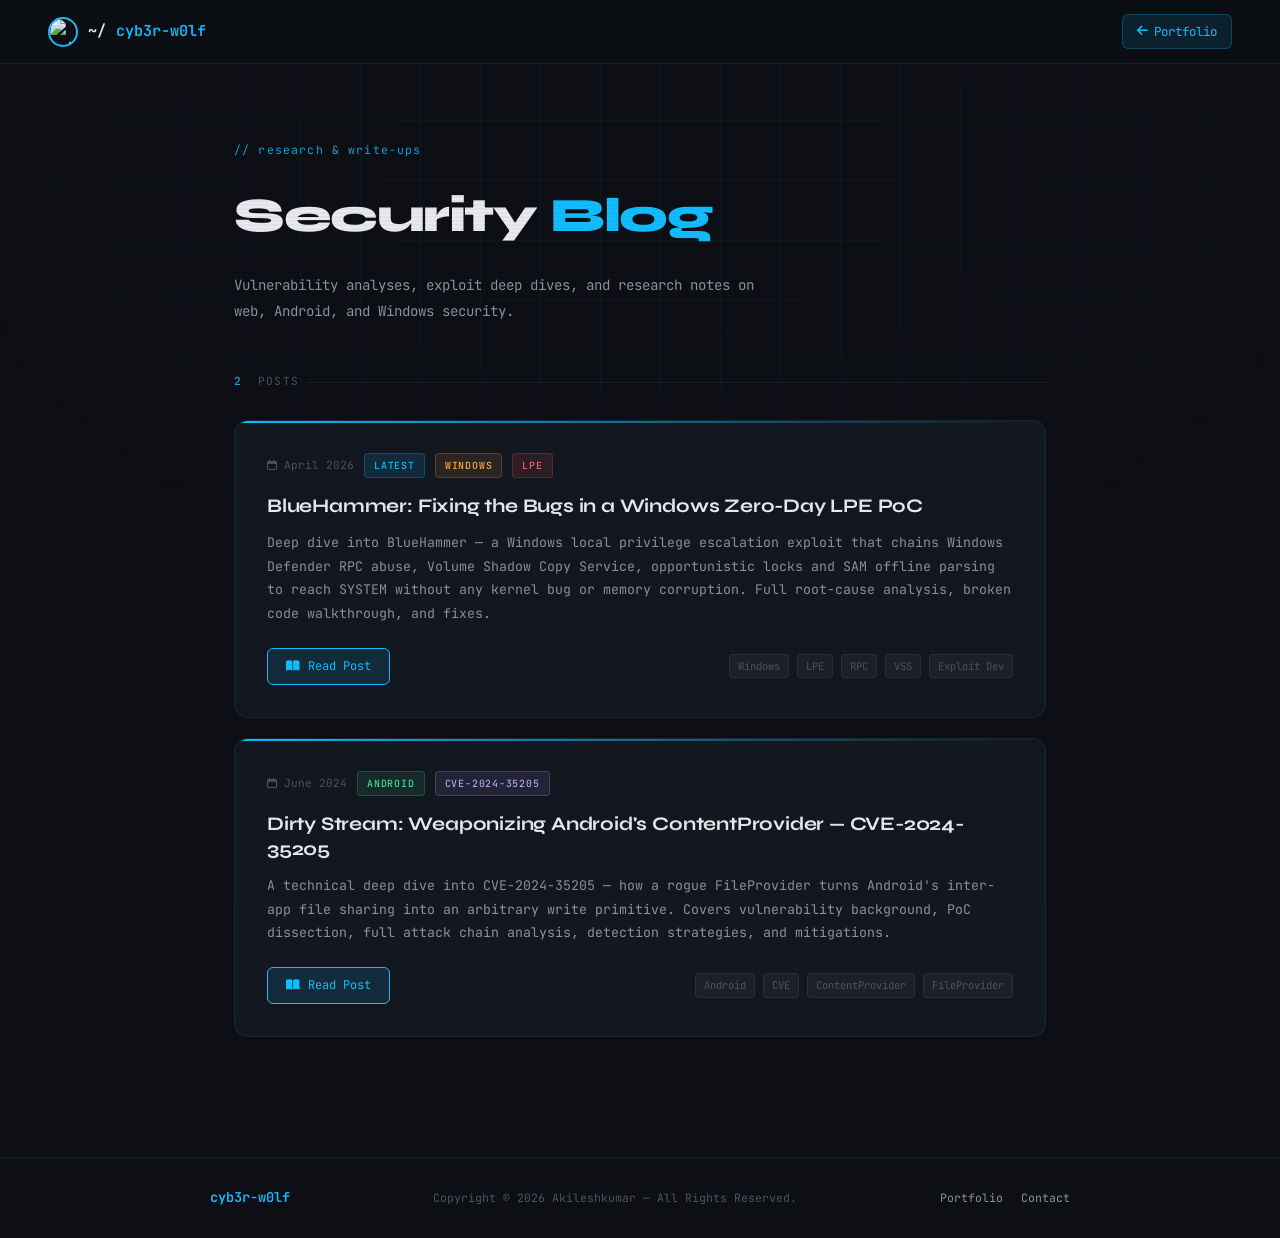
==== blogs/index.html @ 52b94c1a "fix fixed the nav bars" ====
<!DOCTYPE html>
<html lang="en">
<head>
<meta charset="UTF-8">
<meta name="viewport" content="width=device-width, initial-scale=1.0">
<title>Blog — cyb3r-w0lf | Security Research</title>
<meta name="description" content="Security research write-ups, vulnerability analyses, and exploit deep dives by Akileshkumar (cyb3r-w0lf).">
<link rel="shortcut icon" href="../assets/img/front-face.png" type="image/x-icon">
<meta property="og:title" content="Blog — cyb3r-w0lf | Security Research">
<meta property="og:description" content="Security research write-ups, vulnerability analyses, and exploit deep dives by Akileshkumar.">
<meta property="og:type" content="website">
<meta property="og:image" content="https://github.com/cyb3r-w0lf.png">
<link rel="preconnect" href="https://fonts.googleapis.com">
<link href="https://fonts.googleapis.com/css2?family=JetBrains+Mono:wght@300;400;500;600;700&family=Syne:wght@400;600;700;800&display=swap" rel="stylesheet">
<link rel="stylesheet" href="https://cdnjs.cloudflare.com/ajax/libs/font-awesome/6.4.2/css/all.min.css" crossorigin="anonymous" referrerpolicy="no-referrer">
<style>
*,*::before,*::after{margin:0;padding:0;box-sizing:border-box;}
html{scroll-behavior:smooth;}
:root{
  --bg:#0d0f14;
  --surface:#131720;
  --surface2:#181e2a;
  --border:rgba(18,189,255,0.12);
  --border2:rgba(18,189,255,0.25);
  --accent:#12bdff;
  --accent-dim:rgba(18,189,255,0.12);
  --accent-glow:rgba(18,189,255,0.30);
  --text:#e8eaf0;
  --text2:#8892a4;
  --text3:#4a5368;
  --mono:'JetBrains Mono',monospace;
  --display:'Syne',sans-serif;
  --transition:0.3s cubic-bezier(0.4,0,0.2,1);
}
body{background:var(--bg);color:var(--text);font-family:var(--mono);font-size:15px;line-height:1.75;-webkit-font-smoothing:antialiased;overflow-x:hidden;}
/* scanlines */
body::before{content:'';pointer-events:none;position:fixed;inset:0;z-index:9999;background:repeating-linear-gradient(0deg,transparent,transparent 2px,rgba(0,0,0,.03) 2px,rgba(0,0,0,.03) 4px);}
::-webkit-scrollbar{width:5px;}
::-webkit-scrollbar-track{background:var(--bg);}
::-webkit-scrollbar-thumb{background:var(--accent);border-radius:3px;}
::selection{background:var(--accent-dim);color:var(--accent);}
a{text-decoration:none;color:var(--text);transition:color var(--transition);}
img{max-width:100%;height:auto;display:block;}

/* ── HEADER ── */
.site-header{
  background:rgba(13,15,20,.92);backdrop-filter:blur(12px);-webkit-backdrop-filter:blur(12px);
  padding:0 48px;height:64px;display:flex;align-items:center;justify-content:space-between;
  position:sticky;top:0;z-index:800;border-bottom:1px solid var(--border);
}
.logo{font-family:var(--mono);font-size:.95rem;font-weight:600;display:flex;align-items:center;gap:10px;color:var(--text);}
.logo img{width:30px;height:30px;border-radius:50%;border:2px solid var(--accent);transition:box-shadow var(--transition);}
.logo img:hover{box-shadow:0 0 12px var(--accent-glow);}
.logo-accent{color:var(--accent);}
.header-nav{display:flex;align-items:center;gap:14px;}
.nav-btn{
  font-family:var(--mono);font-size:.78rem;color:var(--text2);
  display:flex;align-items:center;gap:6px;
  padding:6px 14px;border-radius:6px;border:1px solid transparent;
  transition:all var(--transition);
}
.nav-btn.primary{background:var(--accent-dim);border-color:var(--border2);color:var(--accent);}
.nav-btn.primary:hover{background:var(--accent);color:var(--bg);}
.nav-btn:not(.primary):hover{color:var(--text);border-color:var(--border);}

/* ── PAGE HERO ── */
.page-hero{
  max-width:860px;margin:0 auto;padding:72px 24px 48px;
  position:relative;
}
.hero-grid{
  position:fixed;inset:0;z-index:0;pointer-events:none;
  background-image:linear-gradient(var(--border) 1px,transparent 1px),linear-gradient(90deg,var(--border) 1px,transparent 1px);
  background-size:60px 60px;
  mask-image:radial-gradient(ellipse 70% 60% at 50% 20%,black 20%,transparent 80%);
  -webkit-mask-image:radial-gradient(ellipse 70% 60% at 50% 20%,black 20%,transparent 80%);
  opacity:.5;
}
.page-hero .inner{position:relative;z-index:1;}
.section-tag{
  font-family:var(--mono);font-size:.72rem;color:var(--accent);
  opacity:.85;letter-spacing:.1em;display:inline-block;margin-bottom:14px;
}
.page-hero h1{
  font-family:var(--display);font-size:clamp(2rem,5vw,3rem);font-weight:800;
  letter-spacing:-.03em;margin-bottom:14px;color:var(--text);
}
.page-hero h1 span{color:var(--accent);}
.page-hero .desc{font-size:.88rem;color:var(--text2);line-height:1.85;max-width:540px;}

/* ── POSTS ── */
.posts-section{max-width:860px;margin:0 auto;padding:0 24px 100px;position:relative;z-index:1;}
.posts-count{
  font-size:.7rem;color:var(--text3);letter-spacing:.1em;text-transform:uppercase;
  margin-bottom:28px;display:flex;align-items:center;gap:8px;
}
.posts-count::after{content:'';flex:1;height:1px;background:var(--border);}
.posts-count span{color:var(--accent);}

.post-card{
  background:var(--surface);border:1px solid var(--border);border-radius:14px;
  padding:32px;margin-bottom:20px;transition:all var(--transition);
  position:relative;overflow:hidden;display:block;color:var(--text);
}
.post-card::before{
  content:'';position:absolute;top:0;left:0;right:0;height:2px;
  background:linear-gradient(90deg,var(--accent),transparent);
}
.post-card:hover{
  border-color:var(--border2);transform:translateY(-5px);
  box-shadow:0 16px 40px rgba(18,189,255,.1);
}
.post-card:hover h2{color:var(--accent);}

.post-meta{display:flex;align-items:center;gap:10px;flex-wrap:wrap;margin-bottom:16px;}
.post-date{font-size:.7rem;color:var(--text3);}
.post-badge{
  font-size:.62rem;letter-spacing:.08em;text-transform:uppercase;
  padding:3px 9px;border-radius:4px;font-weight:500;border:1px solid;font-family:var(--mono);
}
.badge-latest{background:rgba(18,189,255,.12);color:var(--accent);border-color:var(--border2);}
.badge-android{background:rgba(61,220,151,.1);color:#3ddc97;border-color:rgba(61,220,151,.22);}
.badge-windows{background:rgba(255,170,68,.1);color:#ffaa44;border-color:rgba(255,170,68,.22);}
.badge-lpe{background:rgba(255,95,95,.1);color:#ff5f5f;border-color:rgba(255,95,95,.22);}
.badge-cve{background:rgba(181,160,255,.1);color:#b5a0ff;border-color:rgba(181,160,255,.22);}

.post-card h2{
  font-family:var(--display);font-size:1.2rem;font-weight:700;
  color:var(--text);margin-bottom:12px;letter-spacing:-.01em;line-height:1.3;
  transition:color var(--transition);
}
.post-card .excerpt{
  font-size:.83rem;color:var(--text2);line-height:1.78;margin-bottom:22px;
}
.post-footer{display:flex;align-items:center;justify-content:space-between;flex-wrap:wrap;gap:12px;}
.read-btn{
  font-family:var(--mono);font-size:.75rem;padding:7px 18px;border-radius:6px;
  border:1px solid var(--accent);color:var(--accent);background:var(--accent-dim);
  transition:all var(--transition);display:inline-flex;align-items:center;gap:8px;
}
.read-btn:hover{background:var(--accent);color:var(--bg);}
.post-tags{display:flex;gap:8px;flex-wrap:wrap;}
.ptag{
  font-size:.66rem;font-family:var(--mono);color:var(--text3);
  background:rgba(255,255,255,.04);border:1px solid rgba(255,255,255,.07);
  padding:2px 8px;border-radius:4px;
}

/* ── FOOTER ── */
footer{background:var(--bg);border-top:1px solid var(--border);padding:28px 48px;}
.footer-inner{max-width:860px;margin:0 auto;display:flex;align-items:center;justify-content:space-between;flex-wrap:wrap;gap:12px;}
.footer-logo{font-family:var(--mono);font-size:.85rem;font-weight:600;color:var(--accent);}
footer p{font-size:.72rem;color:var(--text3);}
.footer-links{display:flex;gap:18px;}
.footer-links a{font-size:.72rem;color:var(--text2);font-family:var(--mono);transition:color var(--transition);}
.footer-links a:hover{color:var(--accent);}

@media(max-width:640px){
  .site-header{padding:0 16px;}
  .page-hero{padding:48px 16px 32px;}
  .posts-section{padding:0 16px 80px;}
  footer{padding:20px 16px;}
  .footer-inner{flex-direction:column;align-items:flex-start;gap:8px;}
  .post-card{padding:22px;}
}
</style>
</head>
<body>

<div class="hero-grid" aria-hidden="true"></div>

<header class="site-header">
  <a href="../index.html" class="logo">
    <img src="https://github.com/cyb3r-w0lf.png" alt="cyb3r-w0lf github avatar">
    <span>~/</span><span class="logo-accent">cyb3r-w0lf</span>
  </a>
  <nav class="header-nav">
    <a href="../index.html" class="nav-btn primary"><i class="fa-solid fa-arrow-left"></i> Portfolio</a>
  </nav>
</header>

<main>
  <div class="page-hero">
    <div class="inner">
      <span class="section-tag">// research &amp; write-ups</span>
      <h1>Security <span>Blog</span></h1>
      <p class="desc">Vulnerability analyses, exploit deep dives, and research notes on web, Android, and Windows security.</p>
    </div>
  </div>

  <section class="posts-section">
    <p class="posts-count"><span>2</span>&nbsp;posts</p>

    <!-- BlueHammer — latest -->
    <article class="post-card">
      <div class="post-meta">
        <span class="post-date"><i class="fa-regular fa-calendar"></i>&nbsp;April 2026</span>
        <span class="post-badge badge-latest">Latest</span>
        <span class="post-badge badge-windows">Windows</span>
        <span class="post-badge badge-lpe">LPE</span>
      </div>
      <h2>BlueHammer: Fixing the Bugs in a Windows Zero-Day LPE PoC</h2>
      <p class="excerpt">Deep dive into BlueHammer — a Windows local privilege escalation exploit that chains Windows Defender RPC abuse, Volume Shadow Copy Service, opportunistic locks and SAM offline parsing to reach SYSTEM without any kernel bug or memory corruption. Full root-cause analysis, broken code walkthrough, and fixes.</p>
      <div class="post-footer">
        <a href="./bluehammer-writeup.html" class="read-btn"><i class="fa-solid fa-book-open"></i> Read Post</a>
        <div class="post-tags">
          <span class="ptag">Windows</span>
          <span class="ptag">LPE</span>
          <span class="ptag">RPC</span>
          <span class="ptag">VSS</span>
          <span class="ptag">Exploit Dev</span>
        </div>
      </div>
    </article>

    <!-- Dirty Stream -->
    <article class="post-card">
      <div class="post-meta">
        <span class="post-date"><i class="fa-regular fa-calendar"></i>&nbsp;June 2024</span>
        <span class="post-badge badge-android">Android</span>
        <span class="post-badge badge-cve">CVE-2024-35205</span>
      </div>
      <h2>Dirty Stream: Weaponizing Android's ContentProvider — CVE-2024-35205</h2>
      <p class="excerpt">A technical deep dive into CVE-2024-35205 — how a rogue FileProvider turns Android's inter-app file sharing into an arbitrary write primitive. Covers vulnerability background, PoC dissection, full attack chain analysis, detection strategies, and mitigations.</p>
      <div class="post-footer">
        <a href="./dirty-stream-android-blog.html" class="read-btn"><i class="fa-solid fa-book-open"></i> Read Post</a>
        <div class="post-tags">
          <span class="ptag">Android</span>
          <span class="ptag">CVE</span>
          <span class="ptag">ContentProvider</span>
          <span class="ptag">FileProvider</span>
        </div>
      </div>
    </article>
  </section>
</main>

<footer>
  <div class="footer-inner">
    <span class="footer-logo">cyb3r-w0lf</span>
    <p>Copyright &copy; 2026 Akileshkumar — All Rights Reserved.</p>
    <div class="footer-links">
      <a href="../index.html">Portfolio</a>
      <a href="../index.html#about">Contact</a>
    </div>
  </div>
</footer>

</body>
</html>
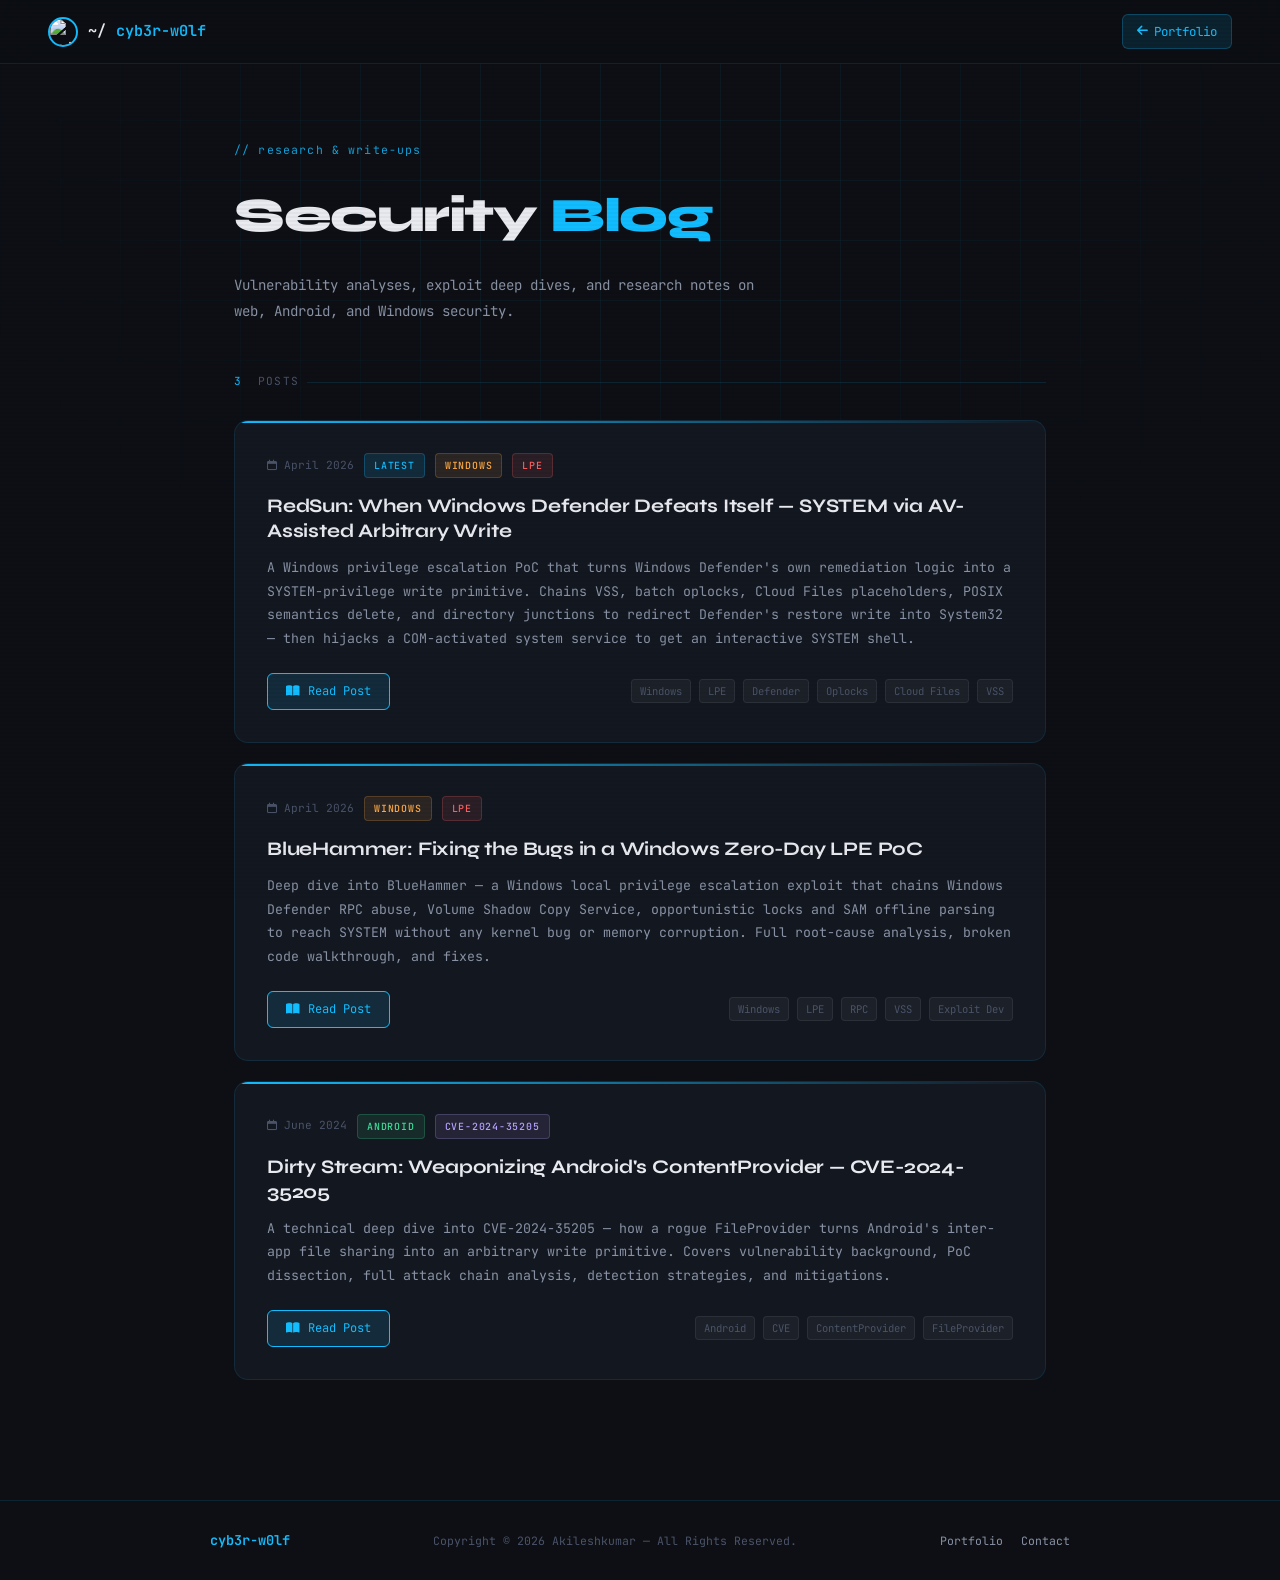
==== commit 0a2580e3: "added new blog added a blog on new zero exploit on windows by Nightmare-Eclipse" ====
--- a/blogs/index.html
+++ b/blogs/index.html
@@ -189,13 +189,35 @@
   </div>
 
   <section class="posts-section">
-    <p class="posts-count"><span>2</span>&nbsp;posts</p>
-
-    <!-- BlueHammer — latest -->
+    <p class="posts-count"><span>3</span>&nbsp;posts</p>
+
+    <!-- RedSun — latest -->
     <article class="post-card">
       <div class="post-meta">
         <span class="post-date"><i class="fa-regular fa-calendar"></i>&nbsp;April 2026</span>
         <span class="post-badge badge-latest">Latest</span>
+        <span class="post-badge badge-windows">Windows</span>
+        <span class="post-badge badge-lpe">LPE</span>
+      </div>
+      <h2>RedSun: When Windows Defender Defeats Itself — SYSTEM via AV-Assisted Arbitrary Write</h2>
+      <p class="excerpt">A Windows privilege escalation PoC that turns Windows Defender's own remediation logic into a SYSTEM-privilege write primitive. Chains VSS, batch oplocks, Cloud Files placeholders, POSIX semantics delete, and directory junctions to redirect Defender's restore write into System32 — then hijacks a COM-activated system service to get an interactive SYSTEM shell.</p>
+      <div class="post-footer">
+        <a href="./redsun-writeup.html" class="read-btn"><i class="fa-solid fa-book-open"></i> Read Post</a>
+        <div class="post-tags">
+          <span class="ptag">Windows</span>
+          <span class="ptag">LPE</span>
+          <span class="ptag">Defender</span>
+          <span class="ptag">Oplocks</span>
+          <span class="ptag">Cloud Files</span>
+          <span class="ptag">VSS</span>
+        </div>
+      </div>
+    </article>
+
+    <!-- BlueHammer -->
+    <article class="post-card">
+      <div class="post-meta">
+        <span class="post-date"><i class="fa-regular fa-calendar"></i>&nbsp;April 2026</span>
         <span class="post-badge badge-windows">Windows</span>
         <span class="post-badge badge-lpe">LPE</span>
       </div>
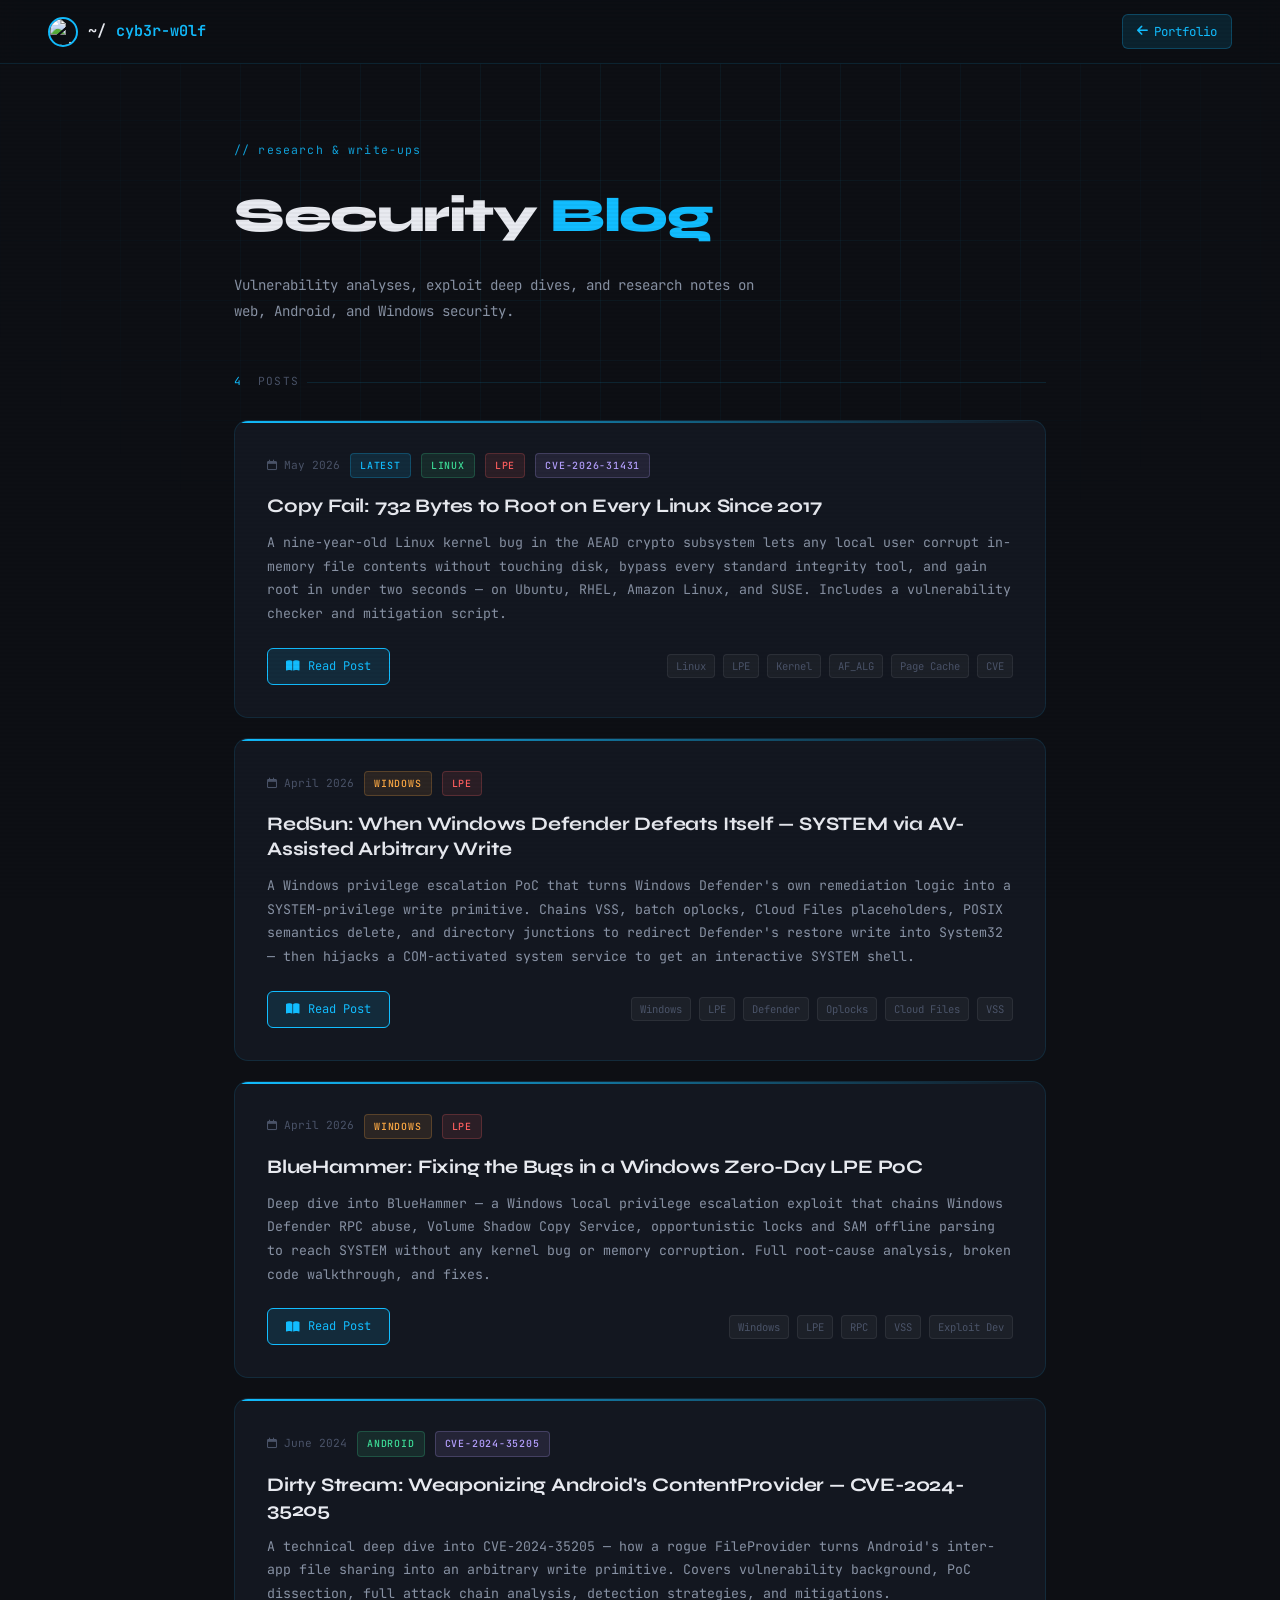
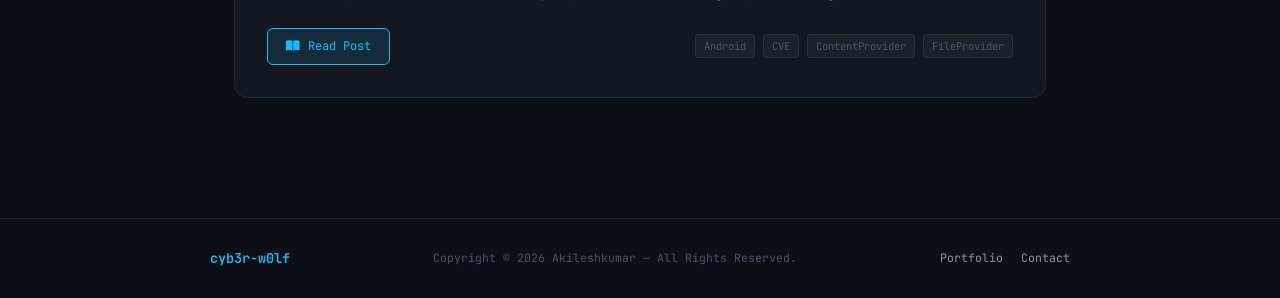
==== commit ffb52662: "fix for mobile view" ====
--- a/blogs/index.html
+++ b/blogs/index.html
@@ -120,6 +120,7 @@
 }
 .badge-latest{background:rgba(18,189,255,.12);color:var(--accent);border-color:var(--border2);}
 .badge-android{background:rgba(61,220,151,.1);color:#3ddc97;border-color:rgba(61,220,151,.22);}
+.badge-linux{background:rgba(61,220,151,.1);color:#3ddc97;border-color:rgba(61,220,151,.22);}
 .badge-windows{background:rgba(255,170,68,.1);color:#ffaa44;border-color:rgba(255,170,68,.22);}
 .badge-lpe{background:rgba(255,95,95,.1);color:#ff5f5f;border-color:rgba(255,95,95,.22);}
 .badge-cve{background:rgba(181,160,255,.1);color:#b5a0ff;border-color:rgba(181,160,255,.22);}
@@ -189,13 +190,36 @@
   </div>
 
   <section class="posts-section">
-    <p class="posts-count"><span>3</span>&nbsp;posts</p>
-
-    <!-- RedSun — latest -->
+    <p class="posts-count"><span>4</span>&nbsp;posts</p>
+
+    <!-- Copy Fail — latest -->
+    <article class="post-card">
+      <div class="post-meta">
+        <span class="post-date"><i class="fa-regular fa-calendar"></i>&nbsp;May 2026</span>
+        <span class="post-badge badge-latest">Latest</span>
+        <span class="post-badge badge-linux">Linux</span>
+        <span class="post-badge badge-lpe">LPE</span>
+        <span class="post-badge badge-cve">CVE-2026-31431</span>
+      </div>
+      <h2>Copy Fail: 732 Bytes to Root on Every Linux Since 2017</h2>
+      <p class="excerpt">A nine-year-old Linux kernel bug in the AEAD crypto subsystem lets any local user corrupt in-memory file contents without touching disk, bypass every standard integrity tool, and gain root in under two seconds — on Ubuntu, RHEL, Amazon Linux, and SUSE. Includes a vulnerability checker and mitigation script.</p>
+      <div class="post-footer">
+        <a href="./copy-fail.html" class="read-btn"><i class="fa-solid fa-book-open"></i> Read Post</a>
+        <div class="post-tags">
+          <span class="ptag">Linux</span>
+          <span class="ptag">LPE</span>
+          <span class="ptag">Kernel</span>
+          <span class="ptag">AF_ALG</span>
+          <span class="ptag">Page Cache</span>
+          <span class="ptag">CVE</span>
+        </div>
+      </div>
+    </article>
+
+    <!-- RedSun -->
     <article class="post-card">
       <div class="post-meta">
         <span class="post-date"><i class="fa-regular fa-calendar"></i>&nbsp;April 2026</span>
-        <span class="post-badge badge-latest">Latest</span>
         <span class="post-badge badge-windows">Windows</span>
         <span class="post-badge badge-lpe">LPE</span>
       </div>
@@ -245,7 +269,7 @@
       <h2>Dirty Stream: Weaponizing Android's ContentProvider — CVE-2024-35205</h2>
       <p class="excerpt">A technical deep dive into CVE-2024-35205 — how a rogue FileProvider turns Android's inter-app file sharing into an arbitrary write primitive. Covers vulnerability background, PoC dissection, full attack chain analysis, detection strategies, and mitigations.</p>
       <div class="post-footer">
-        <a href="./dirty-stream-android-blog.html" class="read-btn"><i class="fa-solid fa-book-open"></i> Read Post</a>
+        <a href="./dirty-stream-android.html" class="read-btn"><i class="fa-solid fa-book-open"></i> Read Post</a>
         <div class="post-tags">
           <span class="ptag">Android</span>
           <span class="ptag">CVE</span>
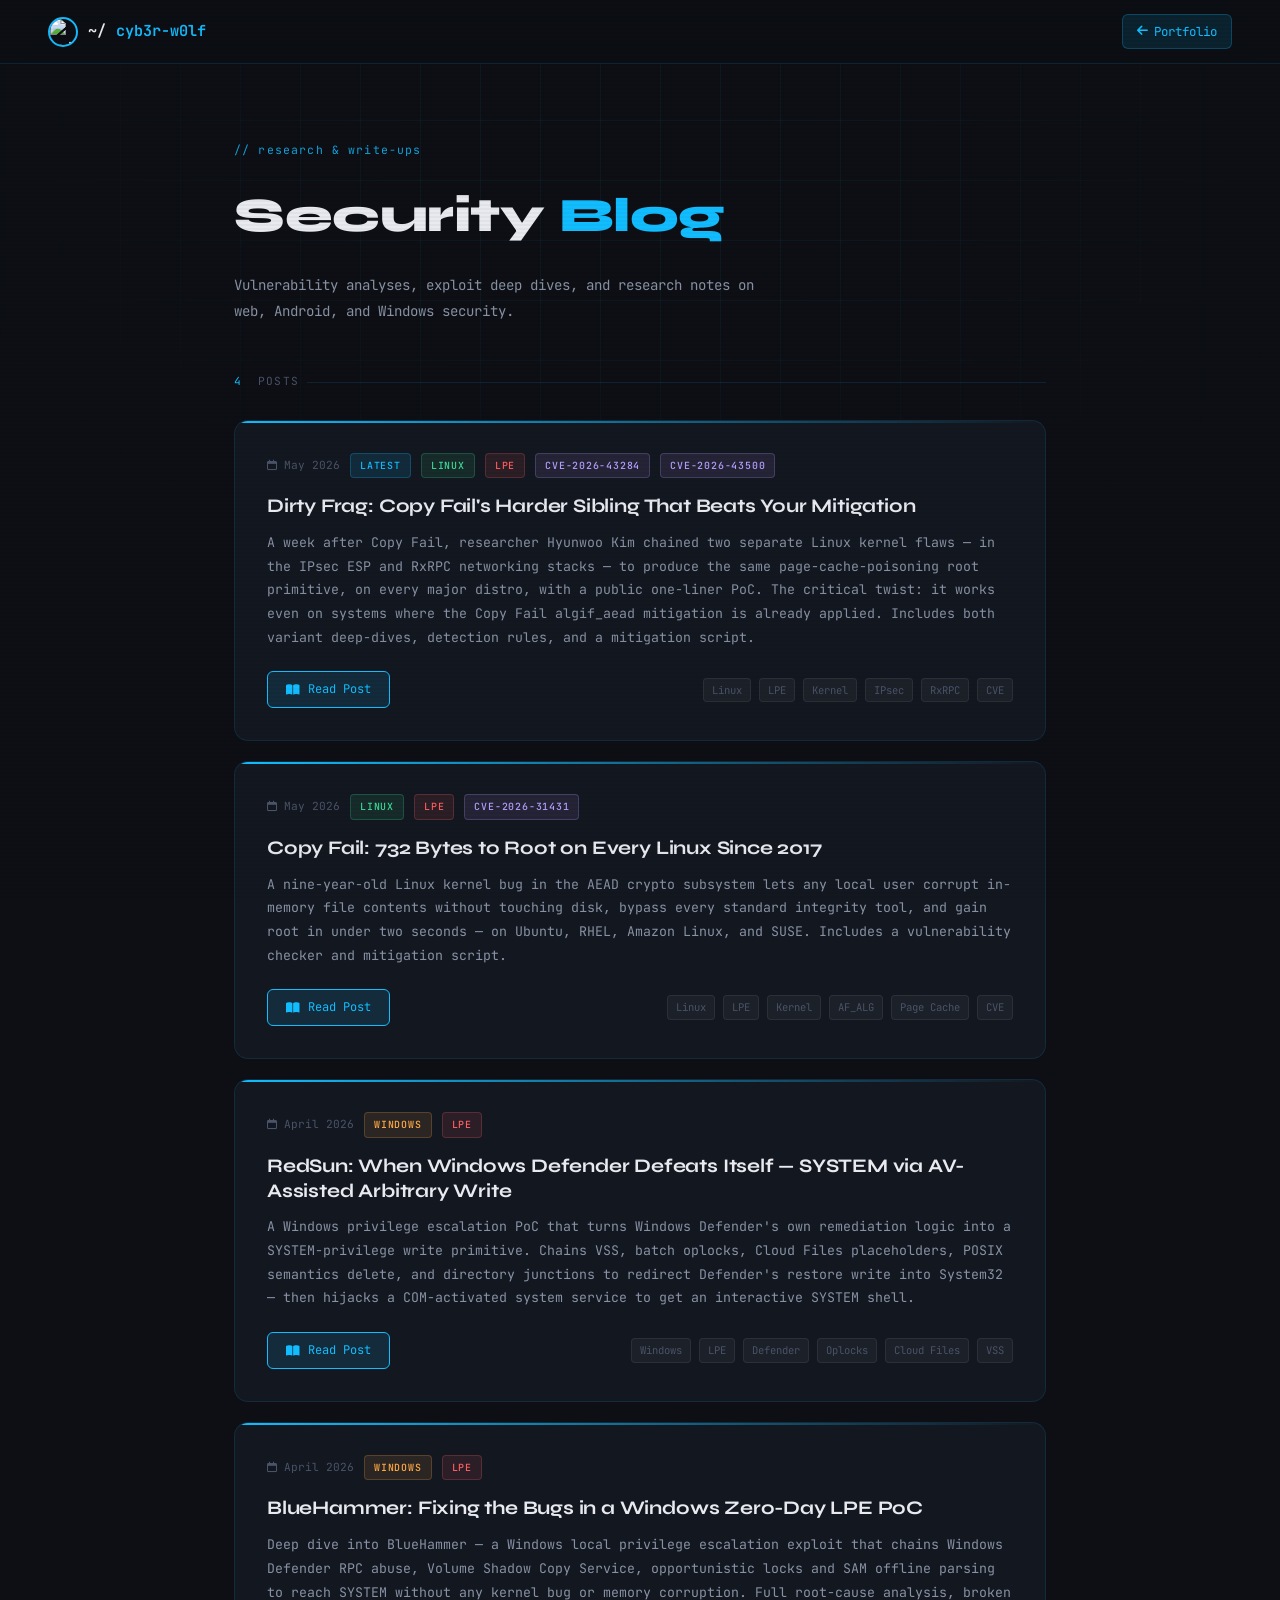
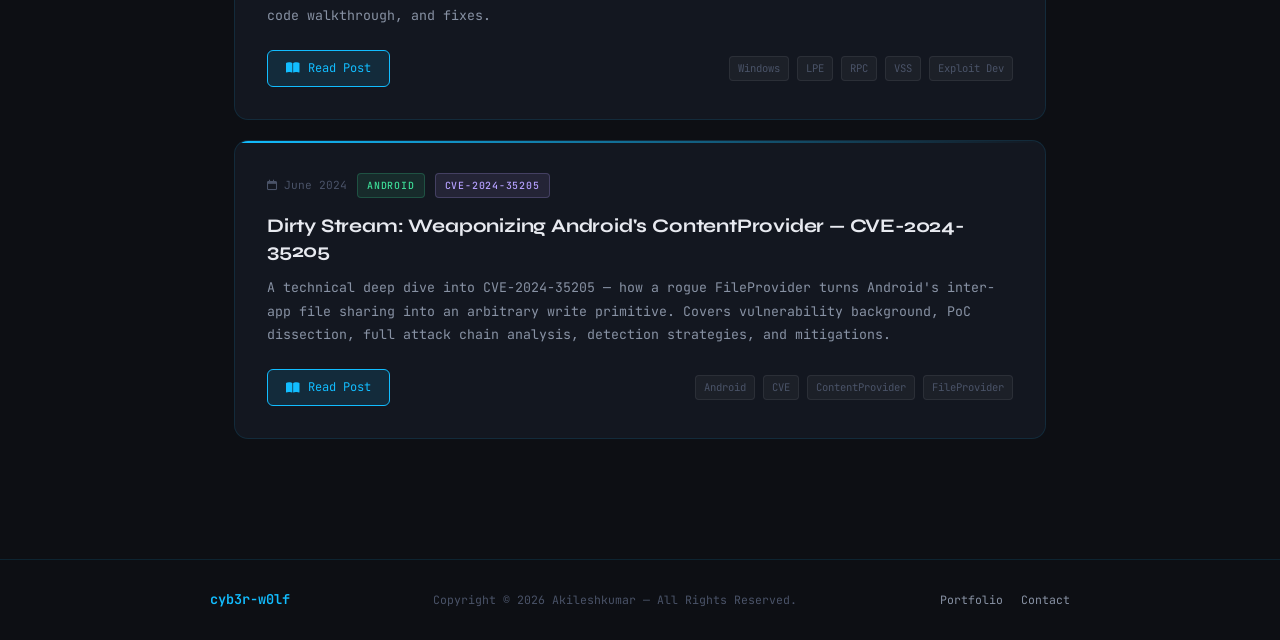
==== commit 8580982d: "added new blog" ====
--- a/blogs/index.html
+++ b/blogs/index.html
@@ -10,6 +10,13 @@
 <meta property="og:description" content="Security research write-ups, vulnerability analyses, and exploit deep dives by Akileshkumar.">
 <meta property="og:type" content="website">
 <meta property="og:image" content="https://github.com/cyb3r-w0lf.png">
+
+<!-- Twitter Cards -->
+<meta name="twitter:card" content="summary_large_image">
+<meta name="twitter:title" content="Blog — cyb3r-w0lf | Security Research">
+<meta name="twitter:description" content="Security research write-ups, vulnerability analyses, and exploit deep dives by Akileshkumar.">
+<meta name="twitter:image" content="https://github.com/cyb3r-w0lf.png">
+
 <link rel="preconnect" href="https://fonts.googleapis.com">
 <link href="https://fonts.googleapis.com/css2?family=JetBrains+Mono:wght@300;400;500;600;700&family=Syne:wght@400;600;700;800&display=swap" rel="stylesheet">
 <link rel="stylesheet" href="https://cdnjs.cloudflare.com/ajax/libs/font-awesome/6.4.2/css/all.min.css" crossorigin="anonymous" referrerpolicy="no-referrer">
@@ -60,7 +67,7 @@
   transition:all var(--transition);
 }
 .nav-btn.primary{background:var(--accent-dim);border-color:var(--border2);color:var(--accent);}
-.nav-btn.primary:hover{background:var(--accent);color:var(--bg);}
+.nav-btn.primary:hover{background:var(--accent);color:var(--bg-on-accent);}
 .nav-btn:not(.primary):hover{color:var(--text);border-color:var(--border);}
 
 /* ── PAGE HERO ── */
@@ -83,7 +90,7 @@
 }
 .page-hero h1{
   font-family:var(--display);font-size:clamp(2rem,5vw,3rem);font-weight:800;
-  letter-spacing:-.03em;margin-bottom:14px;color:var(--text);
+  letter-spacing:-0.01em;margin-bottom:14px;color:var(--text);
 }
 .page-hero h1 span{color:var(--accent);}
 .page-hero .desc{font-size:.88rem;color:var(--text2);line-height:1.85;max-width:540px;}
@@ -139,7 +146,7 @@
   border:1px solid var(--accent);color:var(--accent);background:var(--accent-dim);
   transition:all var(--transition);display:inline-flex;align-items:center;gap:8px;
 }
-.read-btn:hover{background:var(--accent);color:var(--bg);}
+.read-btn:hover{background:var(--accent);color:var(--bg-on-accent);}
 .post-tags{display:flex;gap:8px;flex-wrap:wrap;}
 .ptag{
   font-size:.66rem;font-family:var(--mono);color:var(--text3);
@@ -192,11 +199,36 @@
   <section class="posts-section">
     <p class="posts-count"><span>4</span>&nbsp;posts</p>
 
-    <!-- Copy Fail — latest -->
+    
+    <!-- Dirty Frag -->
+    <article class="post-card">
+    <div class="post-meta">
+        <span class="post-date"><i class="fa-regular fa-calendar"></i>&nbsp;May 2026</span>
+        <span class="post-badge badge-latest">Latest</span>
+        <span class="post-badge badge-linux">Linux</span>
+        <span class="post-badge badge-lpe">LPE</span>
+        <span class="post-badge badge-cve">CVE-2026-43284</span>
+        <span class="post-badge badge-cve">CVE-2026-43500</span>
+      </div>
+      <h2>Dirty Frag: Copy Fail's Harder Sibling That Beats Your Mitigation</h2>
+      <p class="excerpt">A week after Copy Fail, researcher Hyunwoo Kim chained two separate Linux kernel flaws — in the IPsec ESP and RxRPC networking stacks — to produce the same page-cache-poisoning root primitive, on every major distro, with a public one-liner PoC. The critical twist: it works even on systems where the Copy Fail algif_aead mitigation is already applied. Includes both variant deep-dives, detection rules, and a mitigation script.</p>
+      <div class="post-footer">
+        <a href="./dirty-frag.html" class="read-btn"><i class="fa-solid fa-book-open"></i> Read Post</a>
+        <div class="post-tags">
+          <span class="ptag">Linux</span>
+          <span class="ptag">LPE</span>
+          <span class="ptag">Kernel</span>
+          <span class="ptag">IPsec</span>
+          <span class="ptag">RxRPC</span>
+          <span class="ptag">CVE</span>
+        </div>
+      </div>
+    </article>
+
+    <!-- Copy Fail -->
     <article class="post-card">
       <div class="post-meta">
         <span class="post-date"><i class="fa-regular fa-calendar"></i>&nbsp;May 2026</span>
-        <span class="post-badge badge-latest">Latest</span>
         <span class="post-badge badge-linux">Linux</span>
         <span class="post-badge badge-lpe">LPE</span>
         <span class="post-badge badge-cve">CVE-2026-31431</span>
@@ -291,6 +323,6 @@
     </div>
   </div>
 </footer>
-
+<script src="../assets/js/main.js"></script>
 </body>
 </html>
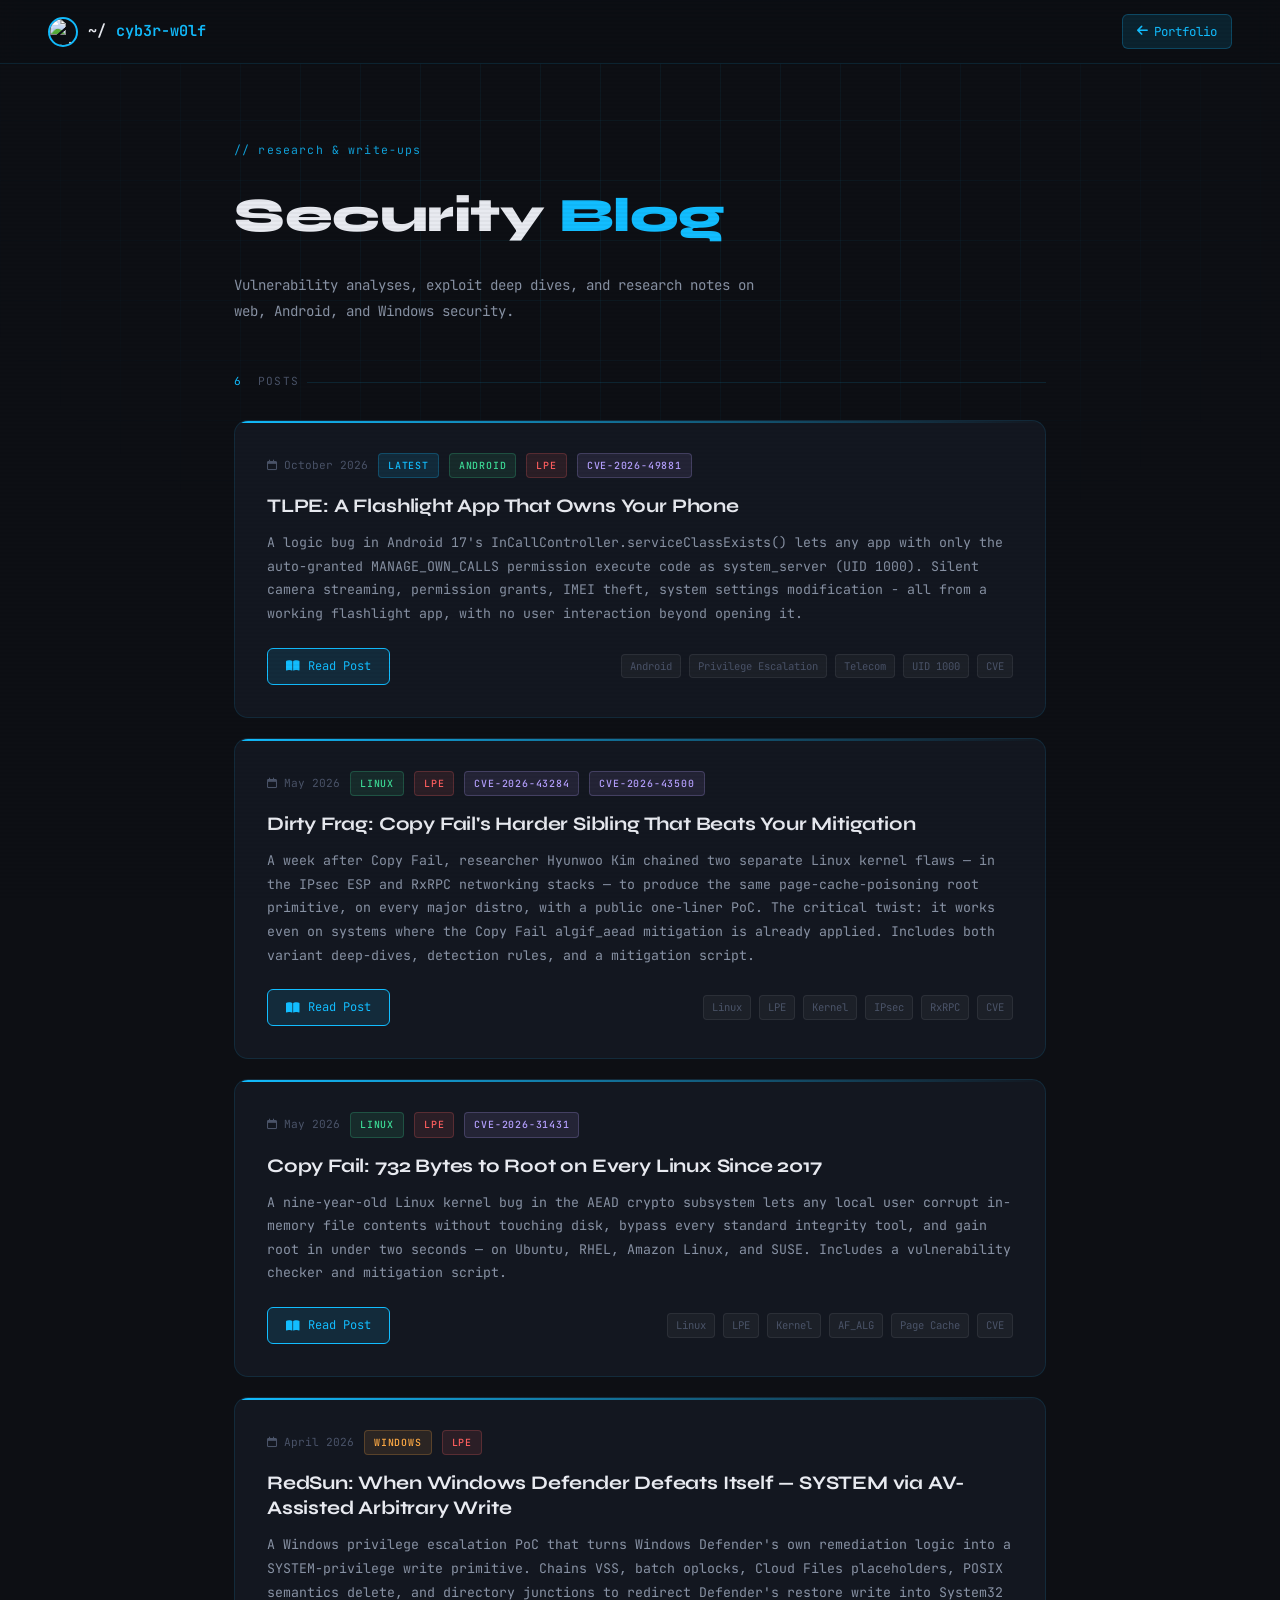
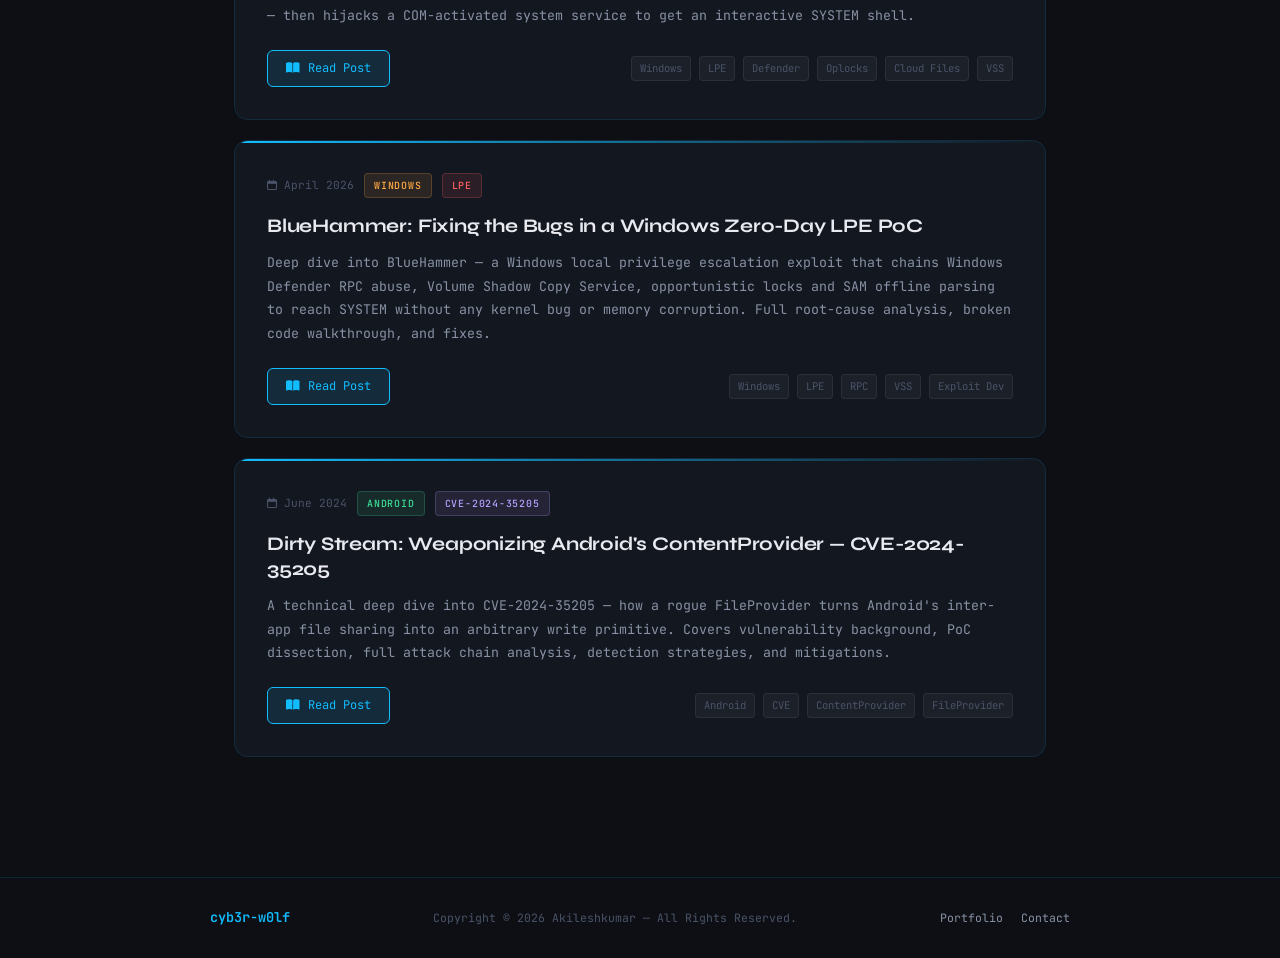
==== commit a6ccb98e: "added new blog" ====
--- a/blogs/index.html
+++ b/blogs/index.html
@@ -197,14 +197,35 @@
   </div>
 
   <section class="posts-section">
-    <p class="posts-count"><span>4</span>&nbsp;posts</p>
-
-    
+    <p class="posts-count"><span>6</span>&nbsp;posts</p>
+
+    <!-- CVE-2026-49881 -->
+    <article class="post-card">
+      <div class="post-meta">
+        <span class="post-date"><i class="fa-regular fa-calendar"></i>&nbsp;October 2026</span>
+        <span class="post-badge badge-latest">Latest</span>
+        <span class="post-badge badge-android">Android</span>
+        <span class="post-badge badge-lpe">LPE</span>
+        <span class="post-badge badge-cve">CVE-2026-49881</span>
+      </div>
+      <h2>TLPE: A Flashlight App That Owns Your Phone</h2>
+      <p class="excerpt">A logic bug in Android 17's InCallController.serviceClassExists() lets any app with only the auto-granted MANAGE_OWN_CALLS permission execute code as system_server (UID 1000). Silent camera streaming, permission grants, IMEI theft, system settings modification - all from a working flashlight app, with no user interaction beyond opening it.</p>
+      <div class="post-footer">
+        <a href="./cve-2026-49881.html" class="read-btn"><i class="fa-solid fa-book-open"></i> Read Post</a>
+        <div class="post-tags">
+          <span class="ptag">Android</span>
+          <span class="ptag">Privilege Escalation</span>
+          <span class="ptag">Telecom</span>
+          <span class="ptag">UID 1000</span>
+          <span class="ptag">CVE</span>
+        </div>
+      </div>
+    </article>
+
     <!-- Dirty Frag -->
     <article class="post-card">
     <div class="post-meta">
         <span class="post-date"><i class="fa-regular fa-calendar"></i>&nbsp;May 2026</span>
-        <span class="post-badge badge-latest">Latest</span>
         <span class="post-badge badge-linux">Linux</span>
         <span class="post-badge badge-lpe">LPE</span>
         <span class="post-badge badge-cve">CVE-2026-43284</span>
@@ -213,7 +234,7 @@
       <h2>Dirty Frag: Copy Fail's Harder Sibling That Beats Your Mitigation</h2>
       <p class="excerpt">A week after Copy Fail, researcher Hyunwoo Kim chained two separate Linux kernel flaws — in the IPsec ESP and RxRPC networking stacks — to produce the same page-cache-poisoning root primitive, on every major distro, with a public one-liner PoC. The critical twist: it works even on systems where the Copy Fail algif_aead mitigation is already applied. Includes both variant deep-dives, detection rules, and a mitigation script.</p>
       <div class="post-footer">
-        <a href="./dirty-frag.html" class="read-btn"><i class="fa-solid fa-book-open"></i> Read Post</a>
+        <a href="./dirtyfrag.html" class="read-btn"><i class="fa-solid fa-book-open"></i> Read Post</a>
         <div class="post-tags">
           <span class="ptag">Linux</span>
           <span class="ptag">LPE</span>
